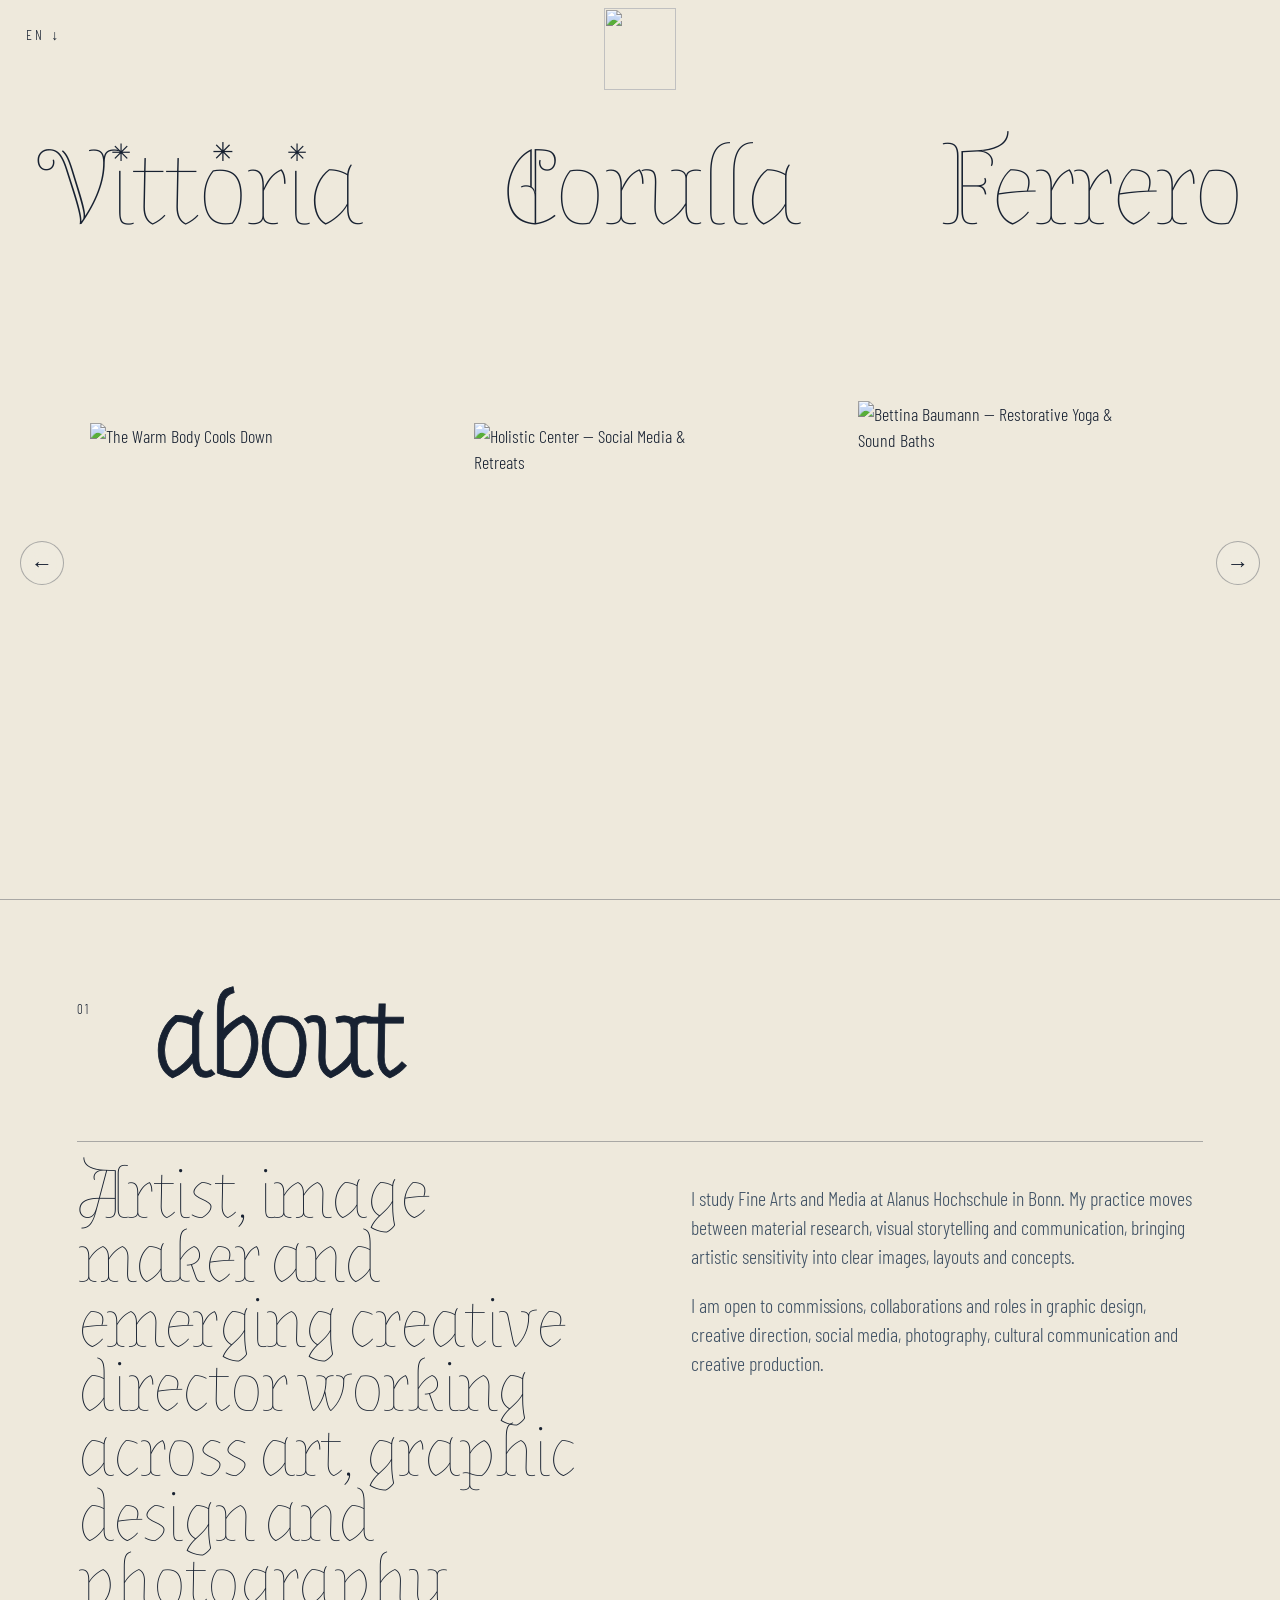
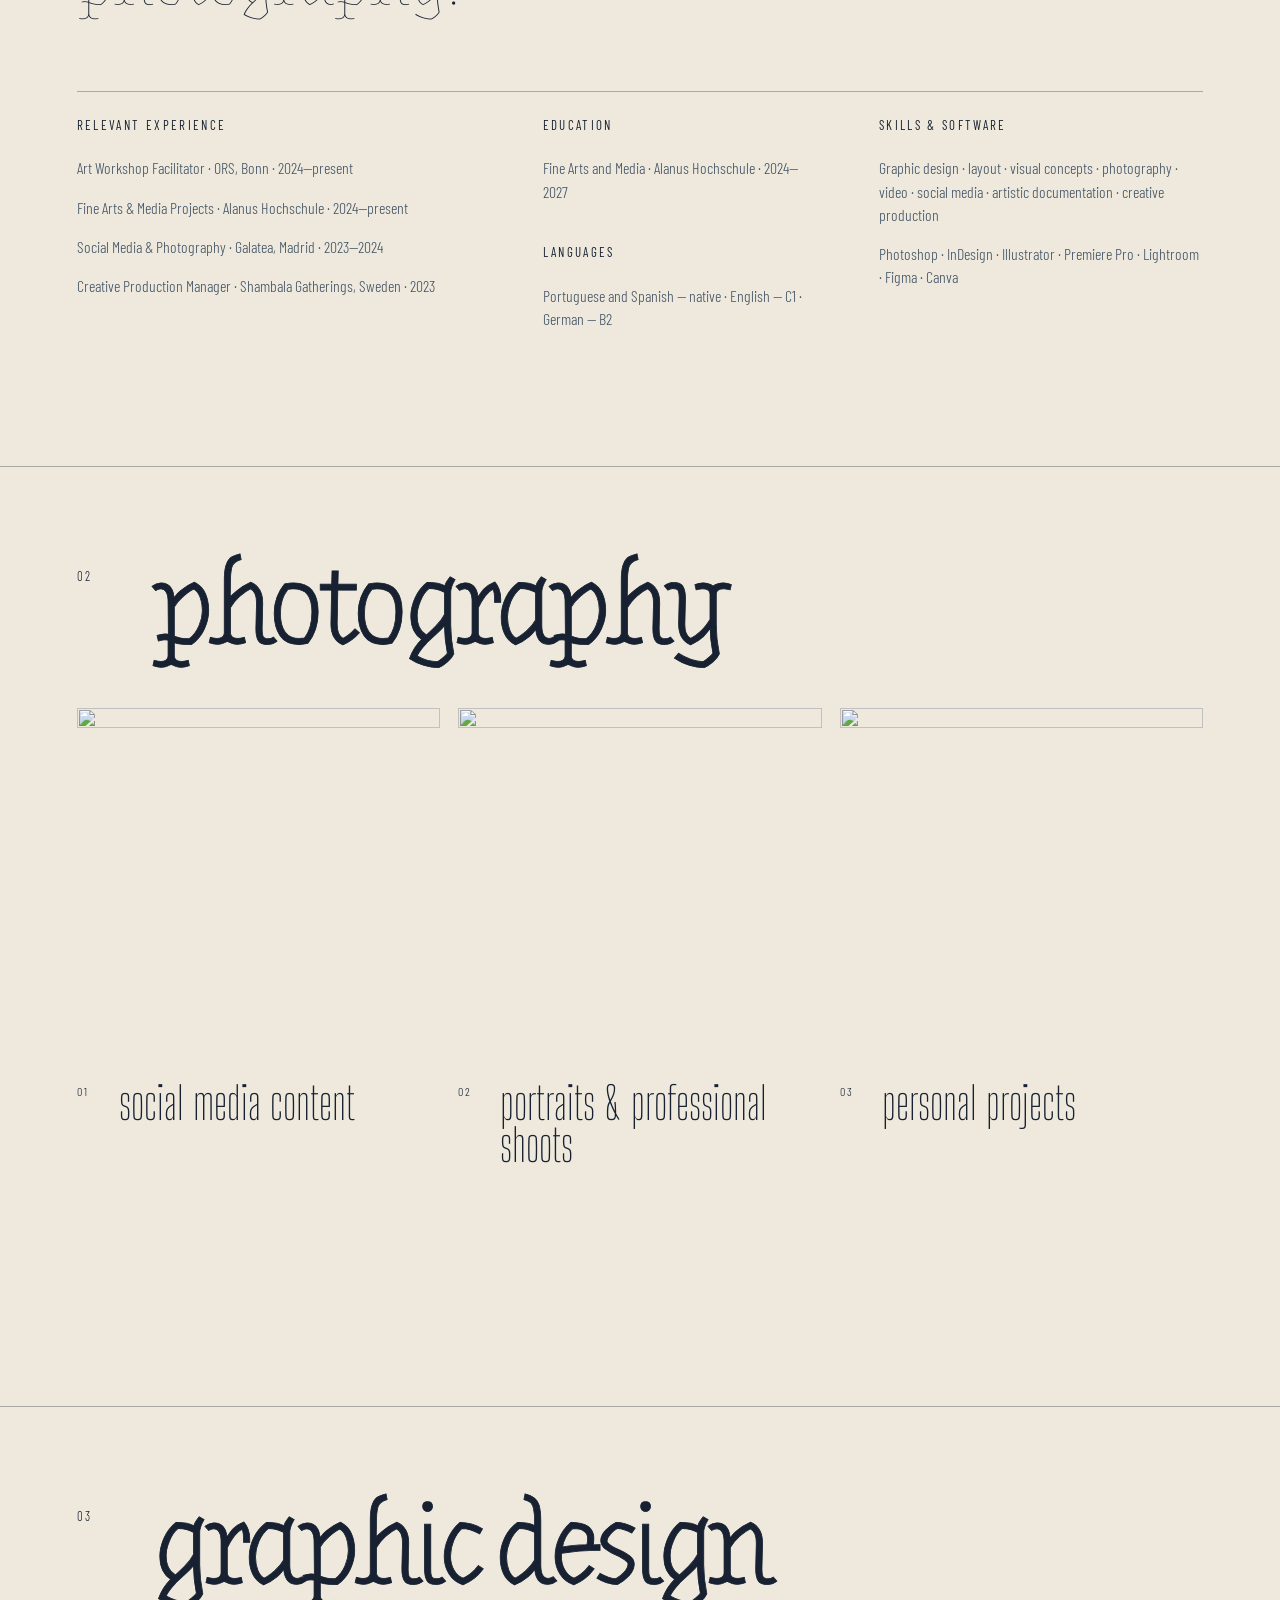
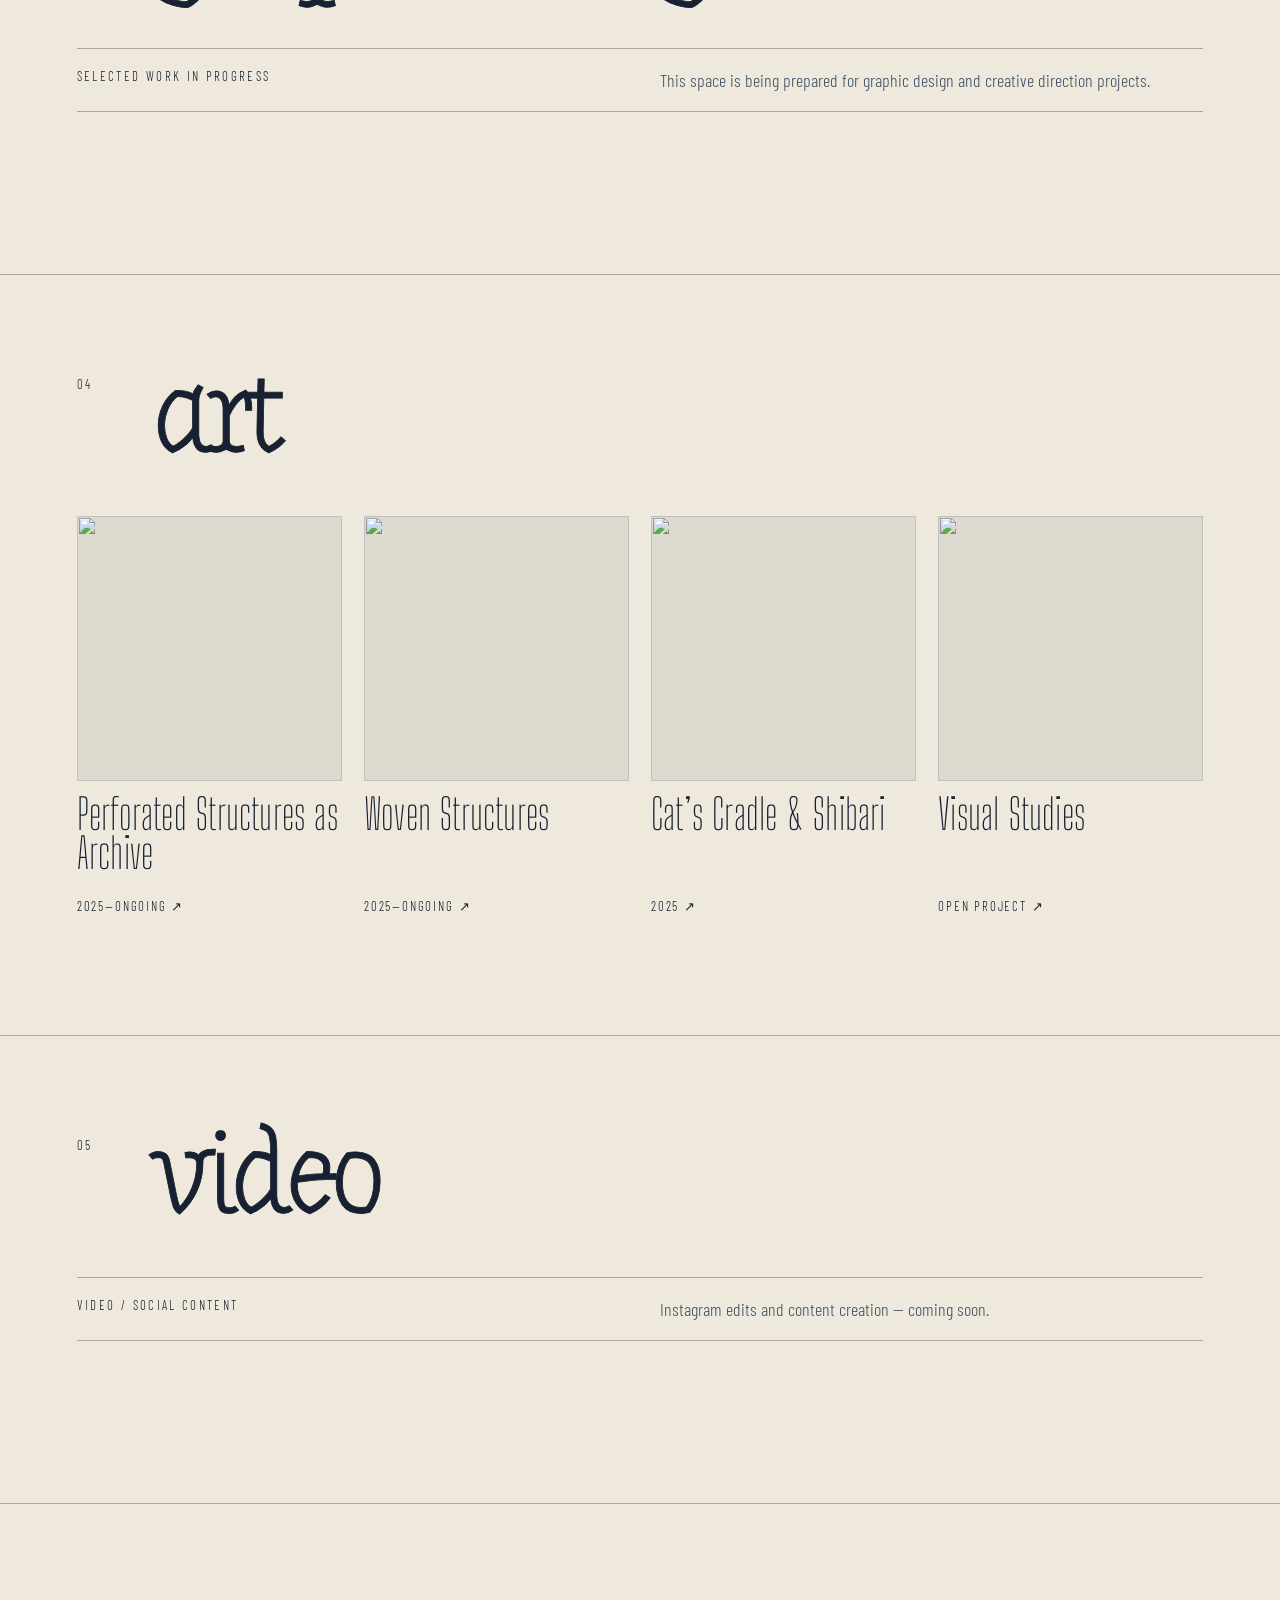
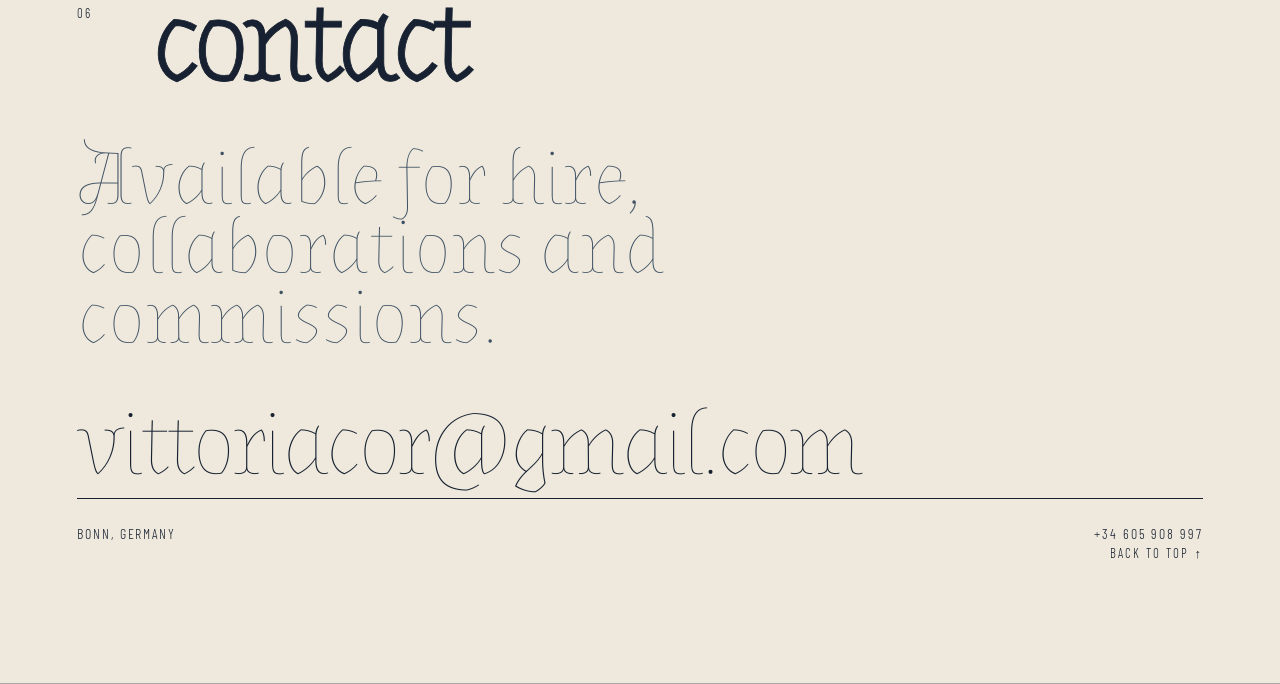
==== index.html @ b10e3071 "add portfolio website" ====
<!doctype html>
<html lang="en">
<head>
  <meta charset="UTF-8" />
  <meta name="viewport" content="width=device-width, initial-scale=1" />
  <meta name="theme-color" content="#eee9dc" />
  <meta name="description" content="Portfolio of Vittória Corulla Ferrero — art, photography and visual communication." />
  <title>Vittória Corulla Ferrero</title>
  <link rel="icon" type="image/png" href="assets/reference/cyanotype-flower.png" />
  <link rel="preconnect" href="https://fonts.googleapis.com" />
  <link rel="preconnect" href="https://fonts.gstatic.com" crossorigin />
  <link href="https://fonts.googleapis.com/css2?family=Almendra+Display&family=Barlow+Condensed:wght@200;300;400&family=Big+Shoulders+Display:wght@200;300&display=swap" rel="stylesheet" />
  <link rel="stylesheet" href="styles.css?v=18" />
  <script src="project-data.js?v=13" defer></script>
  <script src="script.js?v=14" defer></script>
</head>
<body>
  <div class="language-control"><button class="language-trigger" type="button" aria-expanded="false" aria-controls="language-menu">EN</button><div class="language-menu" id="language-menu" hidden><button data-language="en">EN</button><button data-language="es">ES</button><button data-language="de">DE</button><button data-language="pt">PT</button></div></div>
  <button class="menu-trigger" type="button" aria-label="Open navigation" aria-expanded="false" aria-controls="drawer"><img src="assets/reference/cyanotype-flower-cutout.png" alt="" /></button>
  <div class="drawer-backdrop" hidden></div>
  <aside class="drawer" id="drawer" aria-hidden="true"><button class="drawer-close" type="button" aria-label="Close navigation">×</button><nav aria-label="Main navigation"><a href="#about" data-i18n="about">about</a><a href="photography.html?v=4" data-i18n="photo">photography</a><a href="#design" data-i18n="design">graphic design</a><a href="#art" data-i18n="art">art</a><a href="#video" data-i18n="video">video</a><a href="#contact" data-i18n="contact">contact</a></nav><p class="drawer-foot">VITTÓRIA CORULLA FERRERO<br />BONN · 2026</p></aside>

  <main>
    <section class="hero" id="home" aria-labelledby="hero-title">
      <h1 id="hero-title" aria-label="Vittória Corulla Ferrero"><span class="name-word" aria-hidden="true">V<span class="spark">ı</span>tt<span class="spark accent">o</span>r<span class="spark">ı</span>a</span><span class="name-word" aria-hidden="true">Corulla</span><span class="name-word" aria-hidden="true">Ferrero</span></h1>
      <div class="hero-carousel" aria-label="Featured projects">
        <button class="carousel-arrow carousel-previous" type="button" aria-label="Previous projects">←</button>
        <div class="carousel-viewport" data-carousel><div class="carousel-track" data-carousel-track></div></div>
        <button class="carousel-arrow carousel-next" type="button" aria-label="Next projects">→</button>
      </div>
    </section>

    <section class="section" id="about">
      <header class="section-header"><span>01</span><h2 data-i18n="about">about</h2></header>
      <div class="about-layout"><p class="about-statement" data-i18n="aboutLead">Artist, image maker and emerging creative director working across art, graphic design and photography.</p><div><p data-i18n="aboutBody">I study Fine Arts and Media at Alanus Hochschule in Bonn. My practice moves between material research, visual storytelling and communication, bringing artistic sensitivity into clear images, layouts and concepts.</p><p data-i18n="aboutBody2">I am open to commissions, collaborations and roles in graphic design, creative direction, social media, photography, cultural communication and creative production.</p></div></div>
      <div class="cv-grid">
        <div><h3 data-i18n="experience">Relevant experience</h3><p data-i18n="cvOrs"><strong>Art Workshop Facilitator</strong> · ORS, Bonn · 2024—present</p><p data-i18n="cvAlanus"><strong>Fine Arts & Media Projects</strong> · Alanus Hochschule · 2024—present</p><p data-i18n="cvGalatea"><strong>Social Media & Photography</strong> · Galatea, Madrid · 2023—2024</p><p data-i18n="cvShambala"><strong>Creative Production Manager</strong> · Shambala Gatherings, Sweden · 2023</p></div>
        <div><h3 data-i18n="education">Education</h3><p data-i18n="cvEducation"><strong>Fine Arts and Media</strong> · Alanus Hochschule · 2024—2027</p><h3 data-i18n="languages">Languages</h3><p data-i18n="cvLanguages">Portuguese and Spanish — native · English — C1 · German — B2</p></div>
        <div><h3 data-i18n="skills">Skills & software</h3><p data-i18n="cvSkills">Graphic design · layout · visual concepts · photography · video · social media · artistic documentation · creative production</p><p>Photoshop · InDesign · Illustrator · Premiere Pro · Lightroom · Figma · Canva</p></div>
      </div>
    </section>

    <section class="section" id="photo">
      <header class="section-header"><span>02</span><h2 data-i18n="photo">photography</h2></header>
      <nav class="photo-categories" aria-label="Photography categories">
        <a href="photography.html?v=4&amp;category=social"><img src="assets/portfolio/photo-projects/holistic-center/01.jpg" alt="" loading="lazy" /><span>01</span><h3 data-i18n="photoSocial">social media content</h3></a>
        <a href="photography.html?v=4&amp;category=portraits"><img src="assets/portfolio/photo-projects/bettina-baumann/14.jpg" alt="" loading="lazy" /><span>02</span><h3 data-i18n="photoPortraits">portraits &amp; professional shoots</h3></a>
        <a href="photography.html?v=4&amp;category=personal"><img src="assets/portfolio/photo-fortaleza/01.jpg" alt="" loading="lazy" /><span>03</span><h3 data-i18n="photoPersonal">personal projects</h3></a>
      </nav>
    </section>

    <section class="section compact-section" id="design"><header class="section-header"><span>03</span><h2 data-i18n="design">graphic design</h2></header><div class="empty-row"><p data-i18n="workInProgress">SELECTED WORK IN PROGRESS</p><span data-i18n="designNote">This space is being prepared for graphic design and creative direction projects.</span></div></section>
    <section class="section" id="art">
      <header class="section-header"><span>04</span><h2 data-i18n="art">art</h2></header>
      <div class="project-index horizontal-projects">
        <a class="project-link" href="project.html?v=13&amp;id=perforated"><div class="project-cover"><img src="assets/art/perforated/01-installation-light.jpg" alt="" loading="lazy" /></div><div class="project-label"><h3>Perforated Structures as Archive</h3><span>2025—ongoing ↗</span></div></a>
        <a class="project-link" href="project.html?v=13&amp;id=woven"><div class="project-cover"><img src="assets/research/text-detail.jpg" alt="" loading="lazy" /></div><div class="project-label"><h3>Woven Structures</h3><span>2025—ongoing ↗</span></div></a>
        <a class="project-link" href="project.html?v=13&amp;id=cats"><div class="project-cover"><img src="assets/art/cats/01-cover.jpg" alt="" loading="lazy" /></div><div class="project-label"><h3>Cat’s Cradle & Shibari</h3><span>2025 ↗</span></div></a>
        <a class="project-link" href="project.html?v=13&amp;id=drawnlife"><div class="project-cover"><img src="assets/portfolio/early-how-long/01.jpg" alt="" loading="lazy" /></div><div class="project-label"><h3>Visual Studies</h3><span data-i18n="openProject">open project ↗</span></div></a>
      </div>
    </section>
    <section class="section compact-section" id="video"><header class="section-header"><span>05</span><h2 data-i18n="video">video</h2></header><div class="empty-row"><p data-i18n="videoLabel">VIDEO / SOCIAL CONTENT</p><span data-i18n="videoNote">Instagram edits and content creation — coming soon.</span></div></section>
    <section class="section contact-section" id="contact"><header class="section-header"><span>06</span><h2 data-i18n="contact">contact</h2></header><p class="contact-call" data-i18n="contactCall">Available for hire, collaborations and commissions.</p><a class="email-link" href="mailto:vittoriacor@gmail.com">vittoriacor@gmail.com</a><div class="contact-meta"><span>BONN, GERMANY</span><a href="tel:+34605908997">+34 605 908 997</a></div><a class="back-top" href="#home" data-i18n="backTop">BACK TO TOP ↑</a></section>
  </main>
</body>
</html>
---- styles.css ----
:root{--ink:#172131;--soft:#3f5164;--line:rgba(23,33,49,.32);--paper:#eee9dc;--quirky:"Almendra Display",Georgia,serif;--condensed:"Barlow Condensed","Arial Narrow",sans-serif}*{box-sizing:border-box}html{scroll-behavior:smooth}body{margin:0;color:var(--ink);font-family:var(--condensed);font-size:18px;font-weight:300;line-height:1.45;-webkit-font-smoothing:antialiased;background:var(--paper) url("assets/reference/cyanotype-background-light.png") center/cover fixed no-repeat}body:before{content:"";position:fixed;z-index:-1;inset:0;background:rgba(248,245,233,.12)}a{color:inherit;text-decoration:none}button{font:inherit}.language-control{position:fixed;z-index:100;left:22px;top:18px}.language-trigger{border:0;background:transparent;color:var(--ink);padding:7px 4px;font-size:14px;letter-spacing:.22em;cursor:pointer}.language-trigger:after{content:" ↓"}.language-menu{position:absolute;top:36px;left:0;padding:6px;background:rgba(239,236,224,.72);backdrop-filter:blur(14px);border:1px solid var(--line)}.language-menu button{display:block;width:48px;border:0;background:transparent;color:var(--ink);padding:7px;letter-spacing:.15em;cursor:pointer}.menu-trigger{position:fixed;z-index:100;left:50%;top:8px;transform:translateX(-50%);width:72px;height:82px;border:0;background:transparent;padding:0;cursor:pointer;transition:transform .35s}.menu-trigger:hover{transform:translateX(-50%) scale(1.1) rotate(6deg)}.menu-trigger img{display:block;width:100%;height:100%;object-fit:contain}.drawer-backdrop{position:fixed;z-index:101;inset:0;background:rgba(245,242,230,.1);backdrop-filter:blur(5px)}.drawer{position:fixed;z-index:102;inset:0;background:rgba(239,236,224,.42);backdrop-filter:blur(25px) saturate(.8);transform:translateY(-103%);transition:transform .5s cubic-bezier(.22,.75,.2,1);padding:26px 6vw 36px;display:flex;flex-direction:column}.drawer.open{transform:none}.drawer-close{align-self:flex-end;width:44px;height:44px;border:1px solid var(--line);border-radius:50%;background:transparent;color:var(--ink);font-size:30px;cursor:pointer}.drawer nav{display:grid;grid-template-columns:repeat(2,minmax(0,1fr));gap:0 8vw;margin:auto 0}.drawer nav a{font-family:var(--quirky);font-size:clamp(48px,8vw,112px);line-height:.82;letter-spacing:-.045em;padding:5px 0;transition:transform .25s,font-style .25s}.drawer nav a:hover{font-style:italic;transform:translateX(12px)}.drawer-foot{margin:0;font-size:13px;letter-spacing:.16em}.hero{min-height:100svh;padding:95px 0 25px;display:grid;grid-template-rows:auto 1fr auto;border-bottom:1px solid var(--line);overflow:hidden}.hero h1{font-family:var(--quirky);font-size:clamp(66px,11.8vw,180px);font-weight:400;line-height:.72;letter-spacing:-.04em;text-align:center;margin:5px 3vw 0}.spark{position:relative;display:inline-block}.spark:after{content:"✦";position:absolute;left:50%;top:-.13em;transform:translateX(-50%);font-family:Georgia,serif;font-size:.2em;line-height:1}.spark.accent:after{top:-.16em;font-size:.22em}.hero-orbit{position:relative;min-height:430px;margin:18px 0 5px}.orbit-card{position:absolute;width:clamp(150px,17vw,255px);aspect-ratio:.76;top:50%;transform:translateY(-50%);transition:opacity .5s,transform .55s}.orbit-card img{width:100%;height:100%;object-fit:cover;box-shadow:0 14px 35px rgba(23,33,49,.08);transition:transform .55s}.orbit-card span{display:block;opacity:0;margin-top:8px;font-size:13px;letter-spacing:.08em;transition:opacity .3s}.orbit-card:hover{z-index:3}.orbit-card:hover img{transform:scale(1.13)}.orbit-card:hover span{opacity:1}.orbit-left{left:0;transform:translateY(-50%) rotate(-2deg)}.orbit-center{left:50%;transform:translate(-50%,-50%) rotate(1deg)}.orbit-right{right:0;transform:translateY(-50%) rotate(2deg)}.orbit-card.is-changing{opacity:0;transform:translateY(-50%) rotate(10deg) scale(.82)}.orbit-center.is-changing{transform:translate(-50%,-50%) rotate(10deg) scale(.82)}.hero-note{text-align:center;margin:0;font-size:12px;letter-spacing:.18em;text-transform:uppercase}.section{padding:100px 6vw 120px;border-bottom:1px solid var(--line);background:rgba(248,245,233,.08)}.section-header{display:grid;grid-template-columns:45px minmax(280px,1fr) minmax(230px,390px);gap:28px;align-items:end;margin-bottom:58px}.section-header>span{align-self:start;font-size:13px;letter-spacing:.18em}.section-header h2{font-family:var(--quirky);font-size:clamp(68px,9vw,132px);font-weight:400;line-height:.72;letter-spacing:-.045em;margin:0}.section-header p{margin:0;color:var(--soft);font-size:19px}.project-index{border-top:1px solid var(--line)}.project-link{display:grid;grid-template-columns:minmax(260px,42%) 1fr;gap:42px;align-items:center;padding:18px 0;border-bottom:1px solid var(--line)}.project-cover{aspect-ratio:1.45;overflow:hidden;background:rgba(23,33,49,.08)}.project-cover img{width:100%;height:100%;object-fit:cover;filter:saturate(.9);transition:transform .55s,filter .35s}.project-link:hover .project-cover img{transform:scale(1.055);filter:saturate(1)}.project-label{display:flex;flex-direction:column;justify-content:space-between;align-self:stretch;padding:8px 0}.project-label h3{font-family:var(--quirky);font-size:clamp(40px,5.3vw,78px);font-weight:400;line-height:.82;letter-spacing:-.035em;margin:0;max-width:830px}.project-label span{align-self:flex-end;font-size:13px;letter-spacing:.14em;text-transform:uppercase}.compact-section{min-height:52vh}.empty-row{border-top:1px solid var(--line);border-bottom:1px solid var(--line);padding:18px 0;display:grid;grid-template-columns:1fr 1fr;gap:40px}.empty-row p,.empty-row span{margin:0}.empty-row p{font-size:13px;letter-spacing:.18em}.empty-row span{font-size:18px;color:var(--soft)}.about-layout{display:grid;grid-template-columns:1fr 1fr;gap:8vw;padding-top:22px;border-top:1px solid var(--line)}.about-statement{font-family:var(--quirky);font-size:clamp(42px,5.6vw,82px);line-height:.9;letter-spacing:-.035em;margin:0}.about-layout>div{color:var(--soft);font-size:20px;max-width:600px}.contact-section{min-height:85vh;display:flex;flex-direction:column}.contact-call{font-family:var(--quirky);font-size:clamp(46px,6vw,86px);line-height:.9;max-width:800px;color:var(--soft);margin:0 0 55px}.email-link{font-family:var(--quirky);font-size:clamp(46px,7vw,110px);line-height:.85;letter-spacing:-.04em;border-bottom:1px solid var(--ink);padding-bottom:14px;word-break:break-word}.contact-meta{display:flex;justify-content:space-between;margin-top:25px;font-size:14px;letter-spacing:.14em}.back-top{align-self:flex-end;margin-top:auto;font-size:13px;letter-spacing:.16em}@media(max-width:850px){.drawer nav{grid-template-columns:1fr}.hero h1{margin-top:18px}.hero-orbit{min-height:360px}.orbit-card{width:26vw;min-width:130px}.section{padding:82px 24px 95px}.section-header{grid-template-columns:40px 1fr}.section-header p{grid-column:2}.project-link{grid-template-columns:42% 1fr;gap:22px}.project-label h3{font-size:6.5vw}.about-layout{grid-template-columns:1fr;gap:35px}}@media(max-width:560px){.language-control{left:12px;top:12px}.menu-trigger{width:58px;height:66px;top:4px}.hero{padding-top:80px}.hero h1{font-size:18vw;line-height:.7;margin:10px 12px 0}.hero-orbit{min-height:430px;margin-top:0}.orbit-card{width:35vw;min-width:118px;top:auto}.orbit-left{left:-7vw;top:16%;transform:rotate(-3deg)}.orbit-center{left:50%;top:46%;transform:translateX(-50%) rotate(1deg)}.orbit-right{right:-7vw;top:16%;transform:rotate(3deg)}.orbit-left.is-changing,.orbit-right.is-changing{transform:rotate(12deg) scale(.82)}.orbit-center.is-changing{transform:translateX(-50%) rotate(12deg) scale(.82)}.hero-note{padding:0 18px}.section{padding:70px 16px 82px}.section-header{margin-bottom:40px}.section-header h2{font-size:19vw}.project-link{grid-template-columns:42% 1fr;gap:14px;padding:10px 0}.project-cover{aspect-ratio:1}.project-label{padding:2px 0}.project-label h3{font-size:8vw}.project-label span{font-size:10px}.empty-row{grid-template-columns:1fr;gap:12px}.about-statement{font-size:13vw}.contact-meta{flex-direction:column;gap:15px}.email-link{font-size:12vw}}@media(prefers-reduced-motion:reduce){*,*:before,*:after{scroll-behavior:auto!important;animation-duration:.01ms!important;transition-duration:.01ms!important}}
/* Fifth revision: single-line masthead and horizontal carousel */
.hero{grid-template-rows:auto 1fr;padding-top:88px}.hero h1{display:flex;justify-content:space-between;align-items:baseline;gap:2vw;width:100%;padding:0 3vw;margin:0;text-align:left;white-space:nowrap;font-size:clamp(48px,8.7vw,134px);line-height:.78}.name-word{display:inline-block}.spark:after{content:"✳";top:-.22em;font-size:.22em;font-family:Georgia,serif;font-weight:400}.spark.accent:after{content:"✳";top:-.23em;font-size:.23em}.hero-carousel{position:relative;display:flex;align-items:center;min-height:470px;margin-top:20px}.carousel-viewport{width:100%;overflow-x:auto;scroll-snap-type:x mandatory;scroll-behavior:smooth;cursor:grab;scrollbar-width:none}.carousel-viewport::-webkit-scrollbar{display:none}.carousel-viewport:active{cursor:grabbing}.carousel-track{display:flex;align-items:center;gap:12vw;padding:30px 7vw}.carousel-card{flex:0 0 clamp(155px,18vw,270px);aspect-ratio:.76;scroll-snap-align:center;position:relative}.carousel-card img{display:block;width:100%;height:100%;object-fit:cover;transition:transform .45s}.carousel-card span{position:absolute;left:0;top:calc(100% + 7px);font-size:13px;letter-spacing:.08em;white-space:nowrap;opacity:0;transition:opacity .25s}.carousel-card:hover img{transform:scale(1.1)}.carousel-card:hover span{opacity:1}.carousel-arrow{position:absolute;z-index:4;top:50%;transform:translateY(-50%);width:44px;height:44px;border:1px solid var(--line);border-radius:50%;background:rgba(239,236,224,.7);backdrop-filter:blur(8px);color:var(--ink);cursor:pointer;font-size:22px}.carousel-previous{left:20px}.carousel-next{right:20px}.cv-grid{display:grid;grid-template-columns:1.2fr .8fr 1fr;gap:6vw;margin-top:75px;padding-top:24px;border-top:1px solid var(--line)}.cv-grid h3{font-size:13px;font-weight:400;letter-spacing:.18em;text-transform:uppercase;margin:0 0 22px}.cv-grid h3:not(:first-child){margin-top:40px}.cv-grid p{font-size:16px;color:var(--soft)}.cv-grid strong{font-weight:400;color:var(--ink)}
@media(max-width:850px){.hero h1{font-size:8.4vw;padding:0 16px}.carousel-track{gap:10vw;padding:25px 5vw}.carousel-card{flex-basis:25vw}.cv-grid{grid-template-columns:1fr 1fr}.cv-grid>div:last-child{grid-column:1/-1}}
@media(max-width:560px){.hero{padding-top:76px}.hero h1{font-size:9.7vw;gap:1vw;padding:0 10px}.hero-carousel{min-height:510px}.carousel-track{gap:10vw;padding:30px 7vw}.carousel-card{flex-basis:35vw}.carousel-arrow{top:auto;bottom:12px;width:40px;height:40px}.carousel-previous{left:calc(50% - 50px)}.carousel-next{right:calc(50% - 50px)}.carousel-card span{font-size:11px;white-space:normal;width:42vw}.cv-grid{grid-template-columns:1fr;gap:25px}.cv-grid>div:last-child{grid-column:auto}}
.hero{min-width:0;max-width:100vw}.hero h1{width:100vw;max-width:100%;min-width:0}.hero-carousel,.carousel-viewport{min-width:0;max-width:100vw}
/* Sixth revision: cyanotype only on the opening screen */
body{background:var(--paper)}body:before{display:none}.hero{background:var(--paper) url("assets/reference/cyanotype-background-light.png") center/cover no-repeat}.section{background:var(--paper)}.project-label h3{font-family:var(--condensed);font-size:clamp(34px,4.5vw,66px);font-weight:300;line-height:.94;letter-spacing:-.025em}@media(max-width:850px){.project-label h3{font-size:5.5vw}}@media(max-width:560px){.project-label h3{font-size:6.8vw}}

/* Seventh revision: about first and clearer display hierarchy */
.hero{padding-top:118px}
.section-header h2{font-weight:700;-webkit-text-stroke:.8px currentColor}
.project-label h3{font-family:"Big Shoulders Display","Arial Narrow",sans-serif;font-size:clamp(38px,5vw,74px);font-weight:200;line-height:.92;letter-spacing:.005em}
@media(max-width:850px){.hero{padding-top:108px}.project-label h3{font-size:6.3vw}}
@media(max-width:560px){.hero{padding-top:96px}.section-header h2{-webkit-text-stroke:.55px currentColor}.project-label h3{font-size:8vw}}

/* Eighth revision: lower masthead placement */
.hero{padding-top:146px}
@media(max-width:850px){.hero{padding-top:128px}}
@media(max-width:560px){.hero{padding-top:110px}}

/* Ninth revision: square featured shortcuts and readable labels */
.carousel-card{aspect-ratio:1}
.carousel-card span{top:calc(100% + 20px);line-height:1.2}
.carousel-card:hover img{transform:scale(1.075)}

/* Twelfth revision: photography organized into three professional groups */
.photo-categories{display:grid;grid-template-columns:repeat(3,1fr);gap:18px;margin-bottom:120px;align-items:start}
.photo-categories a{position:relative;display:grid;grid-template-columns:34px 1fr;grid-template-rows:auto auto;gap:12px 8px;align-items:start;align-self:start}
.photo-categories img{grid-column:1/-1;width:100%;aspect-ratio:1;object-fit:cover;filter:saturate(.85);transition:filter .35s,transform .4s}
.photo-categories a:hover img{filter:saturate(1);transform:scale(.985)}
.photo-categories span{font-size:12px;letter-spacing:.16em;align-self:start}
.photo-categories h3{margin:0;font-family:"Big Shoulders Display","Arial Narrow",sans-serif;font-size:clamp(30px,3.5vw,56px);font-weight:200;line-height:.92;text-transform:lowercase}
.section#photo{scroll-margin-top:88px}
@media(max-width:750px){#photo>.section-header{grid-template-columns:1fr}#photo>.section-header>span,#photo>.section-header h2,#photo>.section-header p{grid-column:1}#photo>.section-header h2{font-size:17vw}.photo-categories{grid-template-columns:1fr;gap:50px;margin-bottom:0}.photo-categories a{grid-template-columns:30px 1fr}.photo-categories img{aspect-ratio:1}.photo-categories h3{font-size:10vw}}
@media(min-width:751px) and (max-width:1100px){#photo>.section-header{grid-template-columns:45px 1fr}#photo>.section-header p{grid-column:2}#photo>.section-header h2{font-size:clamp(76px,11vw,108px)}}

/* Thirteenth revision: horizontal project indexes */
#art .horizontal-projects{display:grid;grid-template-columns:repeat(4,minmax(0,1fr));gap:22px;border-top:0}
#art .horizontal-projects .project-link{display:flex;flex-direction:column;gap:14px;align-items:stretch;padding:0;border-bottom:0;min-width:0}
#art .horizontal-projects .project-cover{width:100%;aspect-ratio:1}
#art .horizontal-projects .project-label{display:flex;flex:1;gap:24px;padding:0}
#art .horizontal-projects .project-label h3{font-size:clamp(28px,3.3vw,52px)}
#art .horizontal-projects .project-label span{align-self:flex-start;margin-top:auto}
@media(max-width:750px){#art .horizontal-projects{display:flex;overflow-x:auto;gap:18px;scroll-snap-type:x mandatory;padding-bottom:12px}#art .horizontal-projects .project-link{flex:0 0 76vw;scroll-snap-align:start}#art .horizontal-projects .project-label h3{font-size:10vw}}

/* Fourteenth revision: keep carousel captions inside the scrollable area */
.carousel-card{aspect-ratio:auto;display:flex;flex-direction:column}
.carousel-card img{flex:none;width:100%;height:auto;aspect-ratio:1}
.carousel-card span{position:static;display:block;min-height:2.4em;margin-top:20px;line-height:1.2}
.carousel-card:focus span,.carousel-card:focus-visible span{opacity:1}
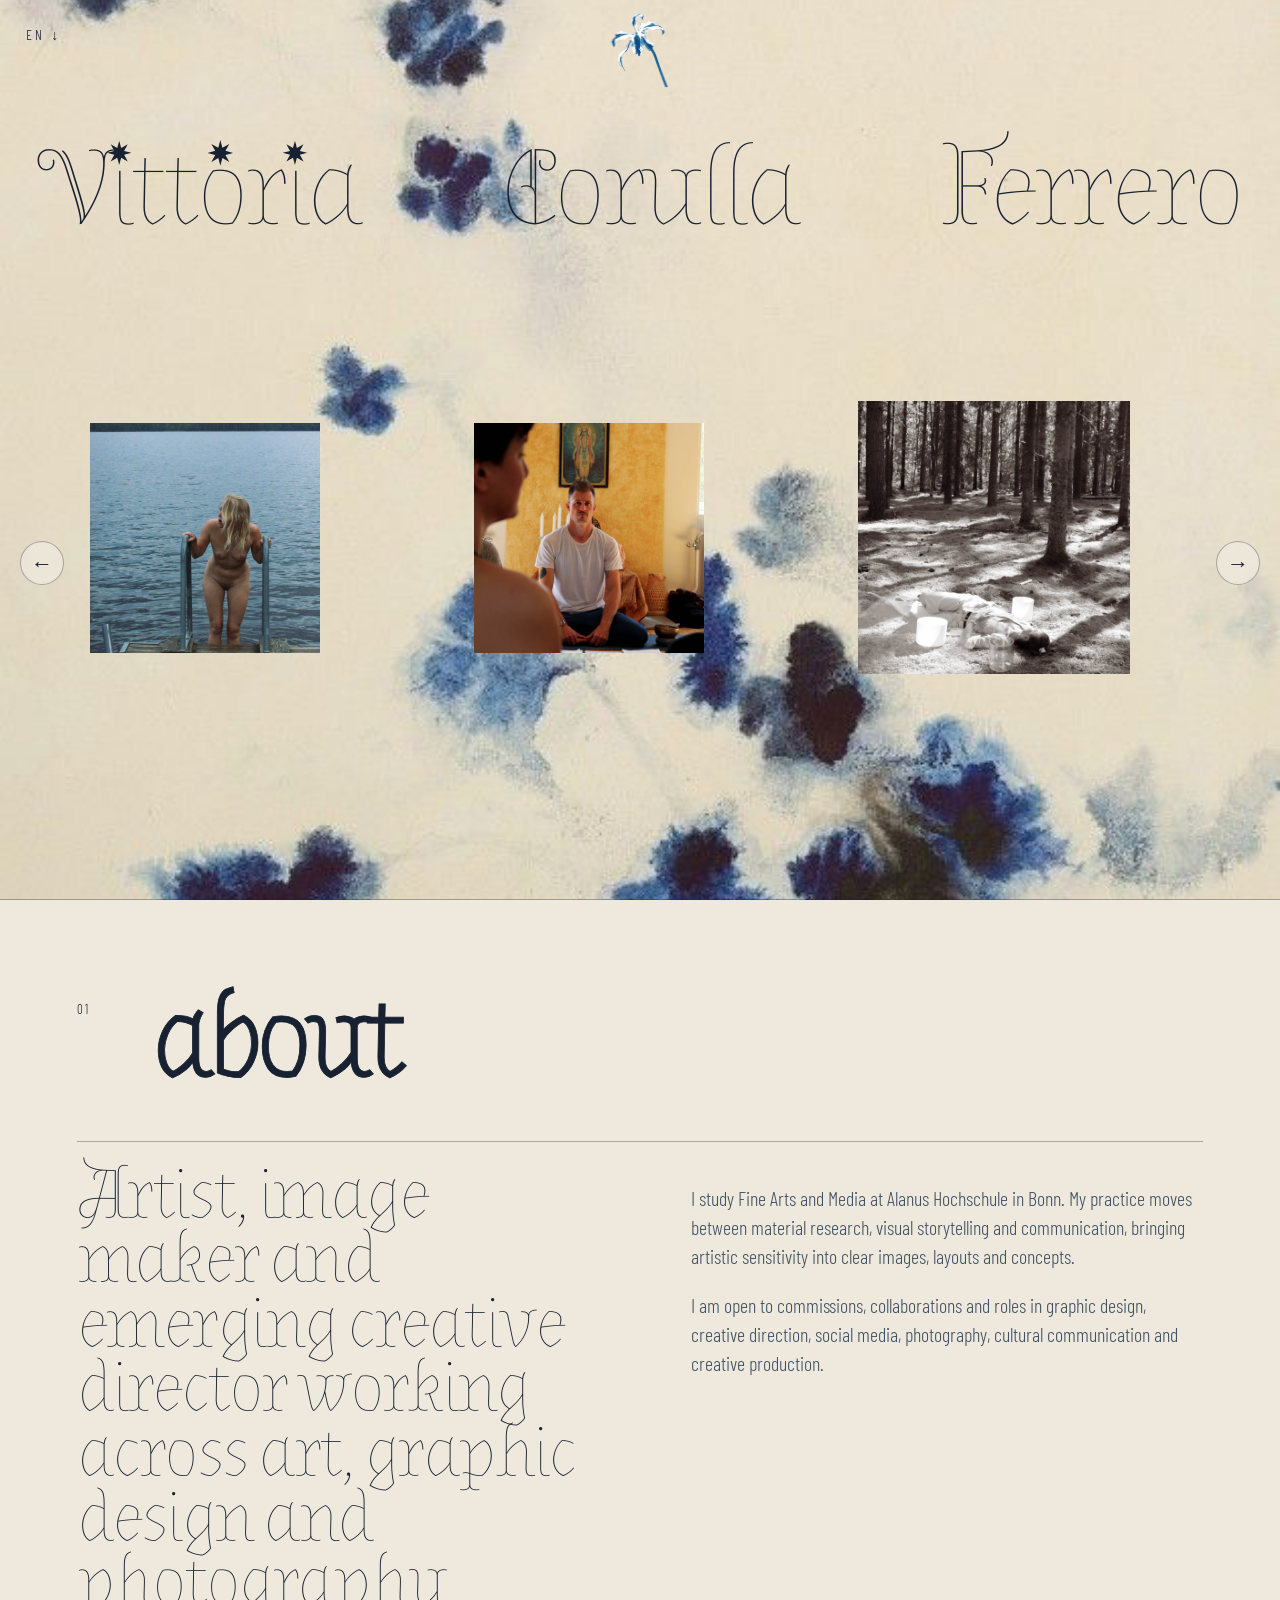
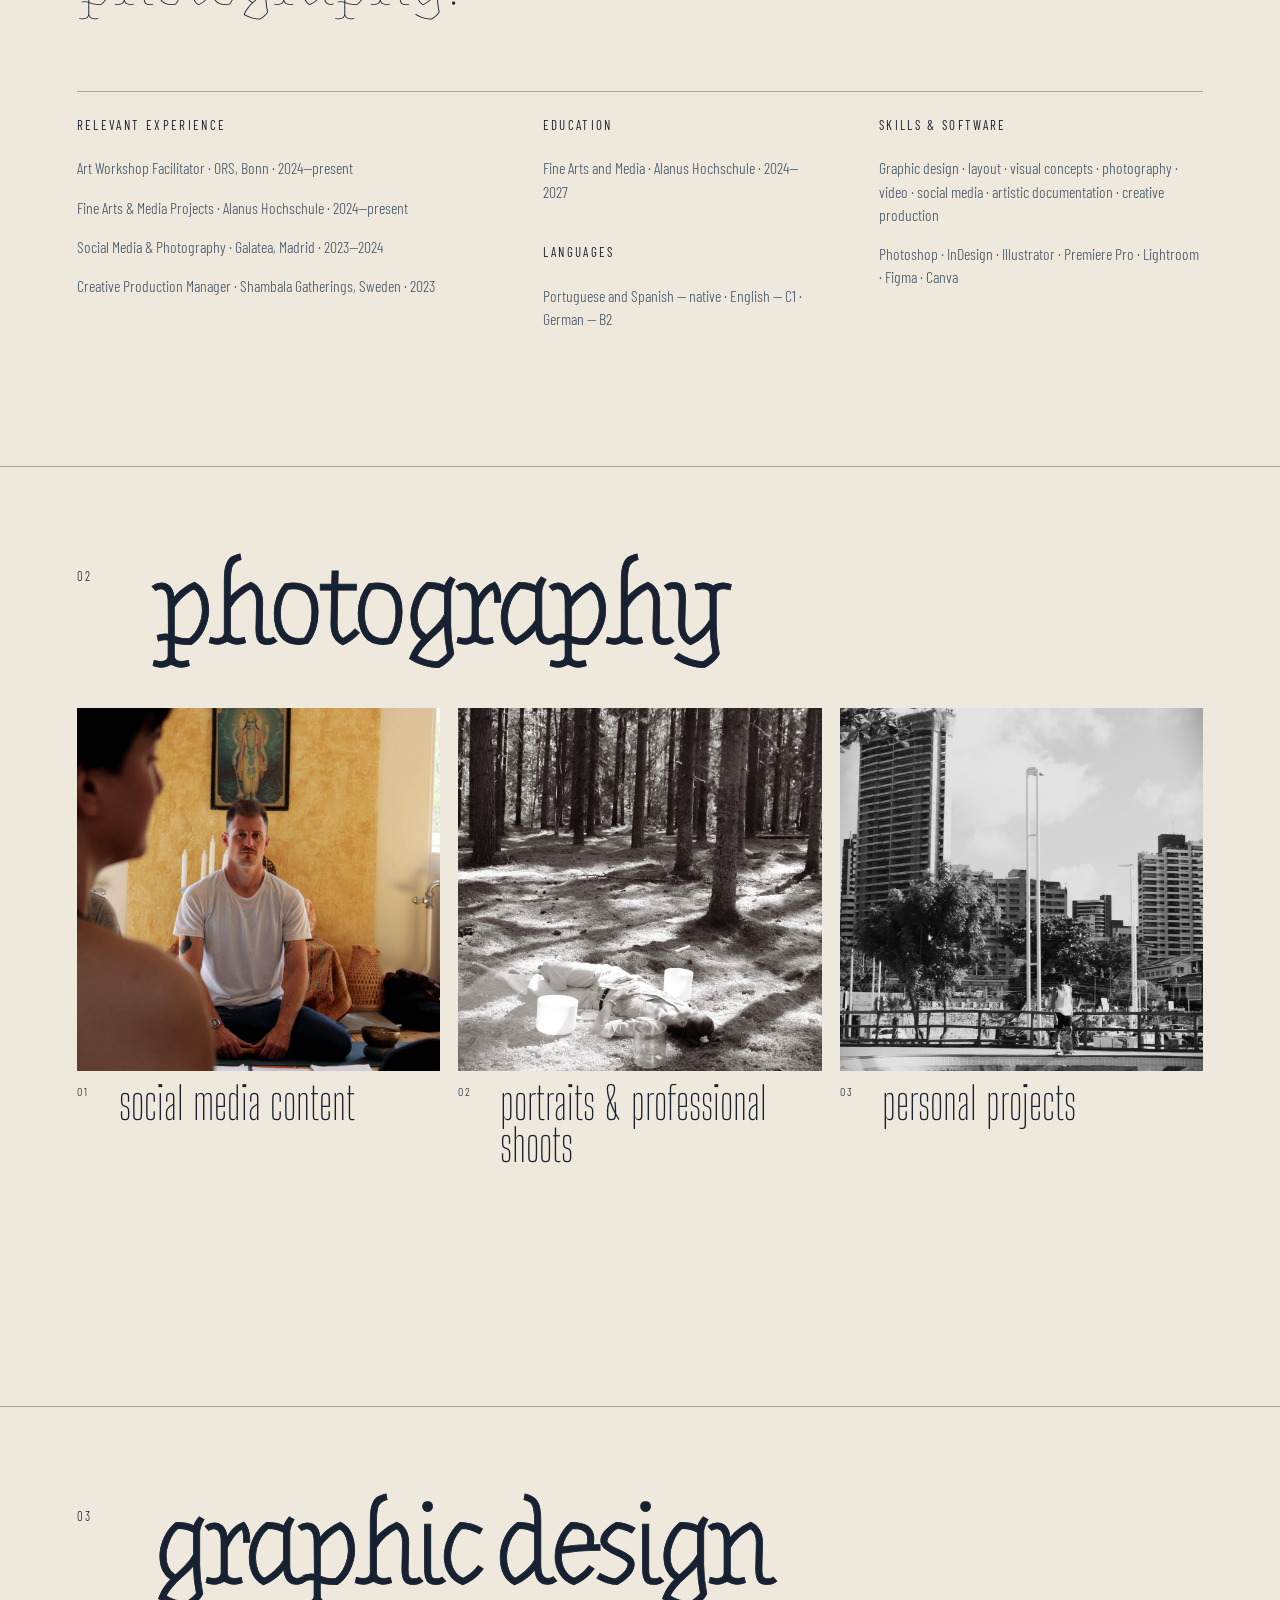
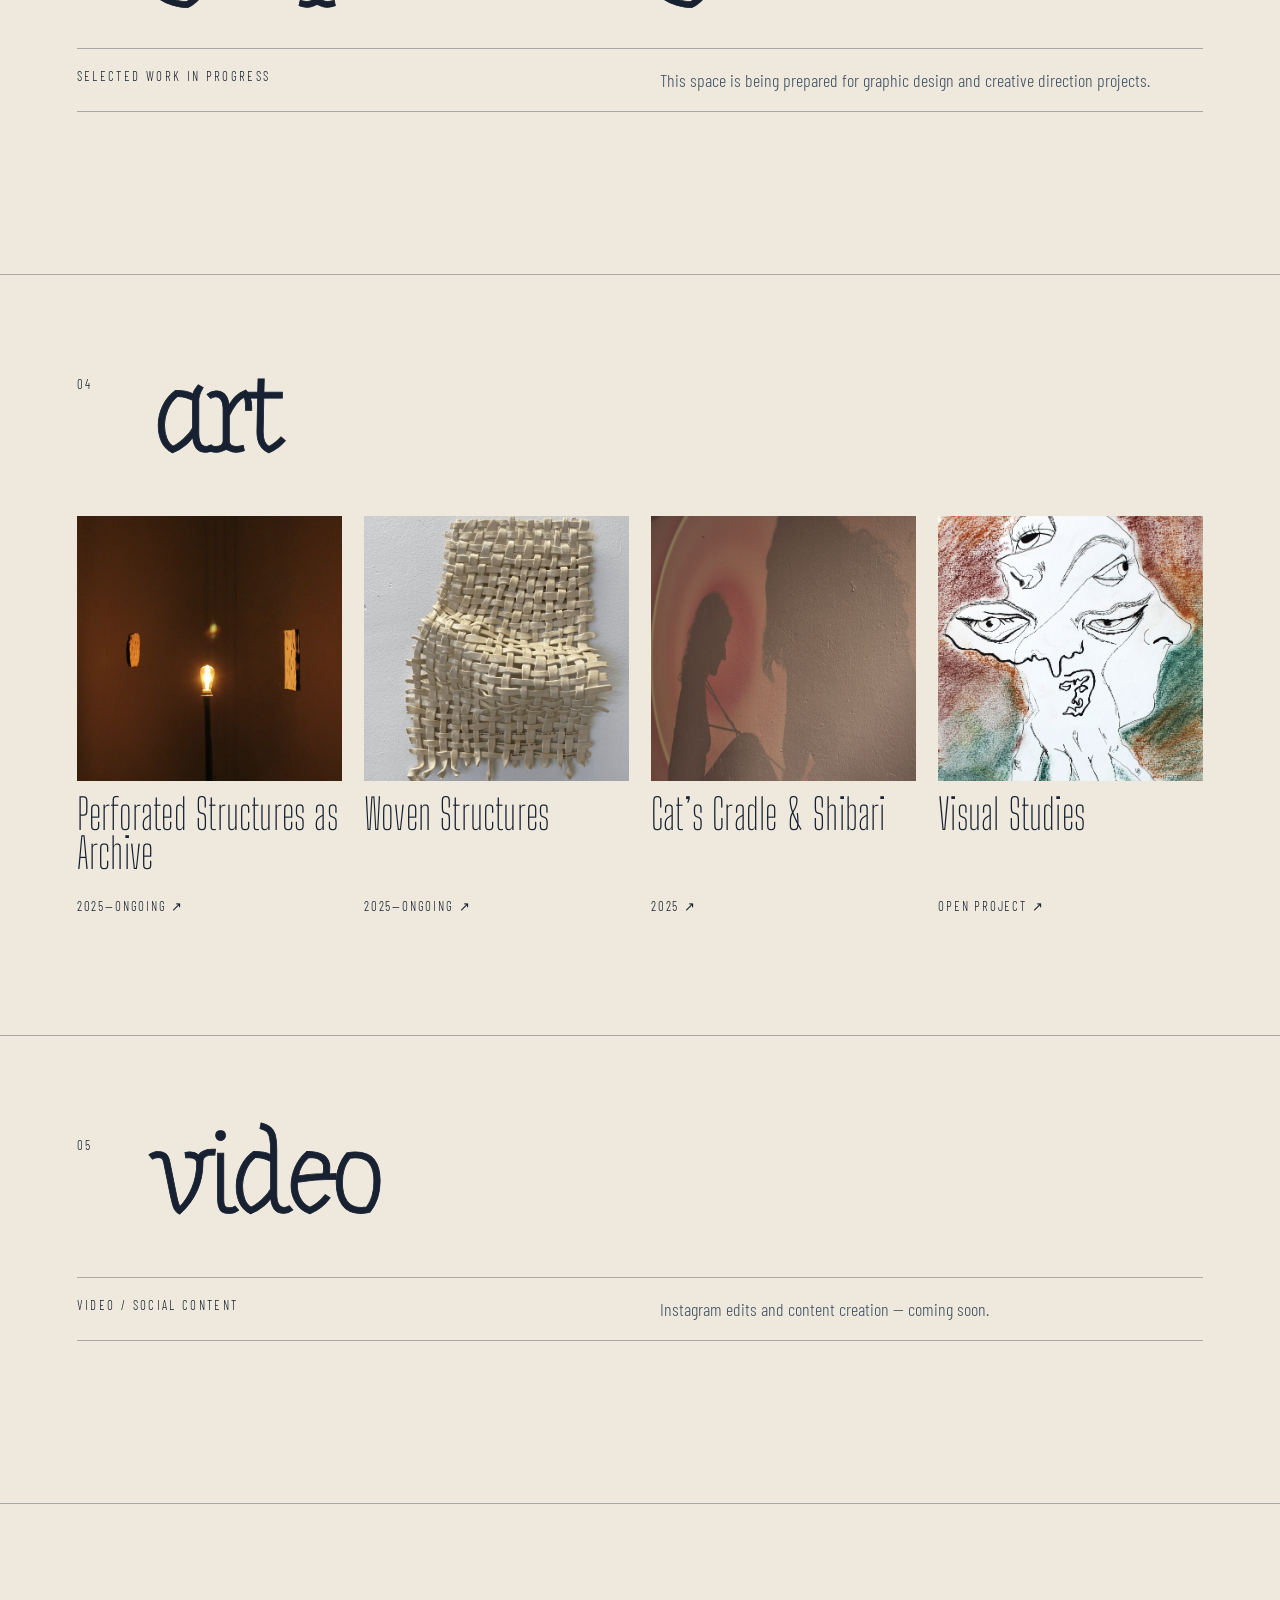
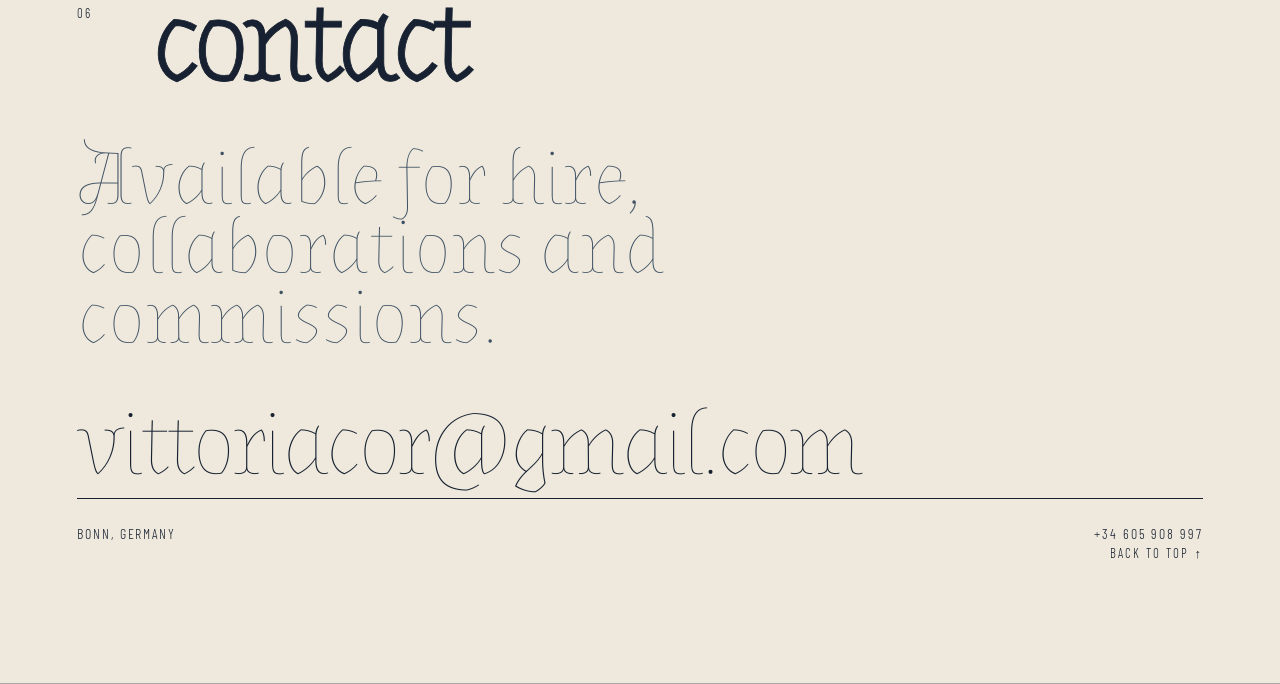
==== commit 13990437: "Add files via upload" ====
--- a/index.html
+++ b/index.html
@@ -10,7 +10,7 @@
   <link rel="preconnect" href="https://fonts.googleapis.com" />
   <link rel="preconnect" href="https://fonts.gstatic.com" crossorigin />
   <link href="https://fonts.googleapis.com/css2?family=Almendra+Display&family=Barlow+Condensed:wght@200;300;400&family=Big+Shoulders+Display:wght@200;300&display=swap" rel="stylesheet" />
-  <link rel="stylesheet" href="styles.css?v=18" />
+  <link rel="stylesheet" href="styles.css?v=19" />
   <script src="project-data.js?v=13" defer></script>
   <script src="script.js?v=14" defer></script>
 </head>
--- a/styles.css
+++ b/styles.css
@@ -1,6 +1,6 @@
-:root{--ink:#172131;--soft:#3f5164;--line:rgba(23,33,49,.32);--paper:#eee9dc;--quirky:"Almendra Display",Georgia,serif;--condensed:"Barlow Condensed","Arial Narrow",sans-serif}*{box-sizing:border-box}html{scroll-behavior:smooth}body{margin:0;color:var(--ink);font-family:var(--condensed);font-size:18px;font-weight:300;line-height:1.45;-webkit-font-smoothing:antialiased;background:var(--paper) url("assets/reference/cyanotype-background-light.png") center/cover fixed no-repeat}body:before{content:"";position:fixed;z-index:-1;inset:0;background:rgba(248,245,233,.12)}a{color:inherit;text-decoration:none}button{font:inherit}.language-control{position:fixed;z-index:100;left:22px;top:18px}.language-trigger{border:0;background:transparent;color:var(--ink);padding:7px 4px;font-size:14px;letter-spacing:.22em;cursor:pointer}.language-trigger:after{content:" ↓"}.language-menu{position:absolute;top:36px;left:0;padding:6px;background:rgba(239,236,224,.72);backdrop-filter:blur(14px);border:1px solid var(--line)}.language-menu button{display:block;width:48px;border:0;background:transparent;color:var(--ink);padding:7px;letter-spacing:.15em;cursor:pointer}.menu-trigger{position:fixed;z-index:100;left:50%;top:8px;transform:translateX(-50%);width:72px;height:82px;border:0;background:transparent;padding:0;cursor:pointer;transition:transform .35s}.menu-trigger:hover{transform:translateX(-50%) scale(1.1) rotate(6deg)}.menu-trigger img{display:block;width:100%;height:100%;object-fit:contain}.drawer-backdrop{position:fixed;z-index:101;inset:0;background:rgba(245,242,230,.1);backdrop-filter:blur(5px)}.drawer{position:fixed;z-index:102;inset:0;background:rgba(239,236,224,.42);backdrop-filter:blur(25px) saturate(.8);transform:translateY(-103%);transition:transform .5s cubic-bezier(.22,.75,.2,1);padding:26px 6vw 36px;display:flex;flex-direction:column}.drawer.open{transform:none}.drawer-close{align-self:flex-end;width:44px;height:44px;border:1px solid var(--line);border-radius:50%;background:transparent;color:var(--ink);font-size:30px;cursor:pointer}.drawer nav{display:grid;grid-template-columns:repeat(2,minmax(0,1fr));gap:0 8vw;margin:auto 0}.drawer nav a{font-family:var(--quirky);font-size:clamp(48px,8vw,112px);line-height:.82;letter-spacing:-.045em;padding:5px 0;transition:transform .25s,font-style .25s}.drawer nav a:hover{font-style:italic;transform:translateX(12px)}.drawer-foot{margin:0;font-size:13px;letter-spacing:.16em}.hero{min-height:100svh;padding:95px 0 25px;display:grid;grid-template-rows:auto 1fr auto;border-bottom:1px solid var(--line);overflow:hidden}.hero h1{font-family:var(--quirky);font-size:clamp(66px,11.8vw,180px);font-weight:400;line-height:.72;letter-spacing:-.04em;text-align:center;margin:5px 3vw 0}.spark{position:relative;display:inline-block}.spark:after{content:"✦";position:absolute;left:50%;top:-.13em;transform:translateX(-50%);font-family:Georgia,serif;font-size:.2em;line-height:1}.spark.accent:after{top:-.16em;font-size:.22em}.hero-orbit{position:relative;min-height:430px;margin:18px 0 5px}.orbit-card{position:absolute;width:clamp(150px,17vw,255px);aspect-ratio:.76;top:50%;transform:translateY(-50%);transition:opacity .5s,transform .55s}.orbit-card img{width:100%;height:100%;object-fit:cover;box-shadow:0 14px 35px rgba(23,33,49,.08);transition:transform .55s}.orbit-card span{display:block;opacity:0;margin-top:8px;font-size:13px;letter-spacing:.08em;transition:opacity .3s}.orbit-card:hover{z-index:3}.orbit-card:hover img{transform:scale(1.13)}.orbit-card:hover span{opacity:1}.orbit-left{left:0;transform:translateY(-50%) rotate(-2deg)}.orbit-center{left:50%;transform:translate(-50%,-50%) rotate(1deg)}.orbit-right{right:0;transform:translateY(-50%) rotate(2deg)}.orbit-card.is-changing{opacity:0;transform:translateY(-50%) rotate(10deg) scale(.82)}.orbit-center.is-changing{transform:translate(-50%,-50%) rotate(10deg) scale(.82)}.hero-note{text-align:center;margin:0;font-size:12px;letter-spacing:.18em;text-transform:uppercase}.section{padding:100px 6vw 120px;border-bottom:1px solid var(--line);background:rgba(248,245,233,.08)}.section-header{display:grid;grid-template-columns:45px minmax(280px,1fr) minmax(230px,390px);gap:28px;align-items:end;margin-bottom:58px}.section-header>span{align-self:start;font-size:13px;letter-spacing:.18em}.section-header h2{font-family:var(--quirky);font-size:clamp(68px,9vw,132px);font-weight:400;line-height:.72;letter-spacing:-.045em;margin:0}.section-header p{margin:0;color:var(--soft);font-size:19px}.project-index{border-top:1px solid var(--line)}.project-link{display:grid;grid-template-columns:minmax(260px,42%) 1fr;gap:42px;align-items:center;padding:18px 0;border-bottom:1px solid var(--line)}.project-cover{aspect-ratio:1.45;overflow:hidden;background:rgba(23,33,49,.08)}.project-cover img{width:100%;height:100%;object-fit:cover;filter:saturate(.9);transition:transform .55s,filter .35s}.project-link:hover .project-cover img{transform:scale(1.055);filter:saturate(1)}.project-label{display:flex;flex-direction:column;justify-content:space-between;align-self:stretch;padding:8px 0}.project-label h3{font-family:var(--quirky);font-size:clamp(40px,5.3vw,78px);font-weight:400;line-height:.82;letter-spacing:-.035em;margin:0;max-width:830px}.project-label span{align-self:flex-end;font-size:13px;letter-spacing:.14em;text-transform:uppercase}.compact-section{min-height:52vh}.empty-row{border-top:1px solid var(--line);border-bottom:1px solid var(--line);padding:18px 0;display:grid;grid-template-columns:1fr 1fr;gap:40px}.empty-row p,.empty-row span{margin:0}.empty-row p{font-size:13px;letter-spacing:.18em}.empty-row span{font-size:18px;color:var(--soft)}.about-layout{display:grid;grid-template-columns:1fr 1fr;gap:8vw;padding-top:22px;border-top:1px solid var(--line)}.about-statement{font-family:var(--quirky);font-size:clamp(42px,5.6vw,82px);line-height:.9;letter-spacing:-.035em;margin:0}.about-layout>div{color:var(--soft);font-size:20px;max-width:600px}.contact-section{min-height:85vh;display:flex;flex-direction:column}.contact-call{font-family:var(--quirky);font-size:clamp(46px,6vw,86px);line-height:.9;max-width:800px;color:var(--soft);margin:0 0 55px}.email-link{font-family:var(--quirky);font-size:clamp(46px,7vw,110px);line-height:.85;letter-spacing:-.04em;border-bottom:1px solid var(--ink);padding-bottom:14px;word-break:break-word}.contact-meta{display:flex;justify-content:space-between;margin-top:25px;font-size:14px;letter-spacing:.14em}.back-top{align-self:flex-end;margin-top:auto;font-size:13px;letter-spacing:.16em}@media(max-width:850px){.drawer nav{grid-template-columns:1fr}.hero h1{margin-top:18px}.hero-orbit{min-height:360px}.orbit-card{width:26vw;min-width:130px}.section{padding:82px 24px 95px}.section-header{grid-template-columns:40px 1fr}.section-header p{grid-column:2}.project-link{grid-template-columns:42% 1fr;gap:22px}.project-label h3{font-size:6.5vw}.about-layout{grid-template-columns:1fr;gap:35px}}@media(max-width:560px){.language-control{left:12px;top:12px}.menu-trigger{width:58px;height:66px;top:4px}.hero{padding-top:80px}.hero h1{font-size:18vw;line-height:.7;margin:10px 12px 0}.hero-orbit{min-height:430px;margin-top:0}.orbit-card{width:35vw;min-width:118px;top:auto}.orbit-left{left:-7vw;top:16%;transform:rotate(-3deg)}.orbit-center{left:50%;top:46%;transform:translateX(-50%) rotate(1deg)}.orbit-right{right:-7vw;top:16%;transform:rotate(3deg)}.orbit-left.is-changing,.orbit-right.is-changing{transform:rotate(12deg) scale(.82)}.orbit-center.is-changing{transform:translateX(-50%) rotate(12deg) scale(.82)}.hero-note{padding:0 18px}.section{padding:70px 16px 82px}.section-header{margin-bottom:40px}.section-header h2{font-size:19vw}.project-link{grid-template-columns:42% 1fr;gap:14px;padding:10px 0}.project-cover{aspect-ratio:1}.project-label{padding:2px 0}.project-label h3{font-size:8vw}.project-label span{font-size:10px}.empty-row{grid-template-columns:1fr;gap:12px}.about-statement{font-size:13vw}.contact-meta{flex-direction:column;gap:15px}.email-link{font-size:12vw}}@media(prefers-reduced-motion:reduce){*,*:before,*:after{scroll-behavior:auto!important;animation-duration:.01ms!important;transition-duration:.01ms!important}}
+:root{--ink:#172131;--soft:#3f5164;--line:rgba(23,33,49,.32);--paper:#eee9dc;--quirky:"Almendra Display",Georgia,serif;--condensed:"Barlow Condensed","Arial Narrow",sans-serif}*{box-sizing:border-box}html{scroll-behavior:smooth}body{margin:0;color:var(--ink);font-family:var(--condensed);font-size:18px;font-weight:300;line-height:1.45;-webkit-font-smoothing:antialiased;background:var(--paper) url("assets/reference/cyanotype-background-light.png") center/cover fixed no-repeat}body:before{content:"";position:fixed;z-index:-1;inset:0;background:rgba(248,245,233,.12)}a{color:inherit;text-decoration:none}button{font:inherit}.language-control{position:fixed;z-index:100;left:22px;top:18px}.language-trigger{border:0;background:transparent;color:var(--ink);padding:7px 4px;font-size:14px;letter-spacing:.22em;cursor:pointer}.language-trigger:after{content:" ↓"}.language-menu{position:absolute;top:36px;left:0;padding:6px;background:rgba(239,236,224,.72);backdrop-filter:blur(14px);border:1px solid var(--line)}.language-menu button{display:block;width:48px;border:0;background:transparent;color:var(--ink);padding:7px;letter-spacing:.15em;cursor:pointer}.menu-trigger{position:fixed;z-index:100;left:50%;top:8px;transform:translateX(-50%);width:72px;height:82px;border:0;background:transparent;padding:0;cursor:pointer;transition:transform .35s}.menu-trigger:hover{transform:translateX(-50%) scale(1.1) rotate(6deg)}.menu-trigger img{display:block;width:100%;height:100%;object-fit:contain}.drawer-backdrop{position:fixed;z-index:101;inset:0;background:rgba(245,242,230,.1);backdrop-filter:blur(5px)}.drawer{position:fixed;z-index:102;inset:0;background:rgba(239,236,224,.42);backdrop-filter:blur(25px) saturate(.8);transform:translateY(-103%);transition:transform .5s cubic-bezier(.22,.75,.2,1);padding:26px 6vw 36px;display:flex;flex-direction:column}.drawer.open{transform:none}.drawer-close{align-self:flex-end;width:44px;height:44px;border:1px solid var(--line);border-radius:50%;background:transparent;color:var(--ink);font-size:30px;cursor:pointer}.drawer nav{display:grid;grid-template-columns:repeat(2,minmax(0,1fr));gap:0 8vw;margin:auto 0}.drawer nav a{font-family:var(--quirky);font-size:clamp(48px,8vw,112px);line-height:.82;letter-spacing:-.045em;padding:5px 0;transition:transform .25s,font-style .25s}.drawer nav a:hover{font-style:italic;transform:translateX(12px)}.drawer-foot{margin:0;font-size:13px;letter-spacing:.16em}.hero{min-height:100svh;padding:95px 0 25px;display:grid;grid-template-rows:auto 1fr auto;border-bottom:1px solid var(--line);overflow:hidden}.hero h1{font-family:var(--quirky);font-size:clamp(66px,11.8vw,180px);font-weight:400;line-height:.72;letter-spacing:-.04em;text-align:center;margin:5px 3vw 0}.spark{position:relative;display:inline-block}.spark:after{content:"";position:absolute;left:50%;top:-.13em;transform:translateX(-50%);font-family:Georgia,serif;font-size:.2em;line-height:1}.spark.accent:after{top:-.16em;font-size:.22em}.hero-orbit{position:relative;min-height:430px;margin:18px 0 5px}.orbit-card{position:absolute;width:clamp(150px,17vw,255px);aspect-ratio:.76;top:50%;transform:translateY(-50%);transition:opacity .5s,transform .55s}.orbit-card img{width:100%;height:100%;object-fit:cover;box-shadow:0 14px 35px rgba(23,33,49,.08);transition:transform .55s}.orbit-card span{display:block;opacity:0;margin-top:8px;font-size:13px;letter-spacing:.08em;transition:opacity .3s}.orbit-card:hover{z-index:3}.orbit-card:hover img{transform:scale(1.13)}.orbit-card:hover span{opacity:1}.orbit-left{left:0;transform:translateY(-50%) rotate(-2deg)}.orbit-center{left:50%;transform:translate(-50%,-50%) rotate(1deg)}.orbit-right{right:0;transform:translateY(-50%) rotate(2deg)}.orbit-card.is-changing{opacity:0;transform:translateY(-50%) rotate(10deg) scale(.82)}.orbit-center.is-changing{transform:translate(-50%,-50%) rotate(10deg) scale(.82)}.hero-note{text-align:center;margin:0;font-size:12px;letter-spacing:.18em;text-transform:uppercase}.section{padding:100px 6vw 120px;border-bottom:1px solid var(--line);background:rgba(248,245,233,.08)}.section-header{display:grid;grid-template-columns:45px minmax(280px,1fr) minmax(230px,390px);gap:28px;align-items:end;margin-bottom:58px}.section-header>span{align-self:start;font-size:13px;letter-spacing:.18em}.section-header h2{font-family:var(--quirky);font-size:clamp(68px,9vw,132px);font-weight:400;line-height:.72;letter-spacing:-.045em;margin:0}.section-header p{margin:0;color:var(--soft);font-size:19px}.project-index{border-top:1px solid var(--line)}.project-link{display:grid;grid-template-columns:minmax(260px,42%) 1fr;gap:42px;align-items:center;padding:18px 0;border-bottom:1px solid var(--line)}.project-cover{aspect-ratio:1.45;overflow:hidden;background:rgba(23,33,49,.08)}.project-cover img{width:100%;height:100%;object-fit:cover;filter:saturate(.9);transition:transform .55s,filter .35s}.project-link:hover .project-cover img{transform:scale(1.055);filter:saturate(1)}.project-label{display:flex;flex-direction:column;justify-content:space-between;align-self:stretch;padding:8px 0}.project-label h3{font-family:var(--quirky);font-size:clamp(40px,5.3vw,78px);font-weight:400;line-height:.82;letter-spacing:-.035em;margin:0;max-width:830px}.project-label span{align-self:flex-end;font-size:13px;letter-spacing:.14em;text-transform:uppercase}.compact-section{min-height:52vh}.empty-row{border-top:1px solid var(--line);border-bottom:1px solid var(--line);padding:18px 0;display:grid;grid-template-columns:1fr 1fr;gap:40px}.empty-row p,.empty-row span{margin:0}.empty-row p{font-size:13px;letter-spacing:.18em}.empty-row span{font-size:18px;color:var(--soft)}.about-layout{display:grid;grid-template-columns:1fr 1fr;gap:8vw;padding-top:22px;border-top:1px solid var(--line)}.about-statement{font-family:var(--quirky);font-size:clamp(42px,5.6vw,82px);line-height:.9;letter-spacing:-.035em;margin:0}.about-layout>div{color:var(--soft);font-size:20px;max-width:600px}.contact-section{min-height:85vh;display:flex;flex-direction:column}.contact-call{font-family:var(--quirky);font-size:clamp(46px,6vw,86px);line-height:.9;max-width:800px;color:var(--soft);margin:0 0 55px}.email-link{font-family:var(--quirky);font-size:clamp(46px,7vw,110px);line-height:.85;letter-spacing:-.04em;border-bottom:1px solid var(--ink);padding-bottom:14px;word-break:break-word}.contact-meta{display:flex;justify-content:space-between;margin-top:25px;font-size:14px;letter-spacing:.14em}.back-top{align-self:flex-end;margin-top:auto;font-size:13px;letter-spacing:.16em}@media(max-width:850px){.drawer nav{grid-template-columns:1fr}.hero h1{margin-top:18px}.hero-orbit{min-height:360px}.orbit-card{width:26vw;min-width:130px}.section{padding:82px 24px 95px}.section-header{grid-template-columns:40px 1fr}.section-header p{grid-column:2}.project-link{grid-template-columns:42% 1fr;gap:22px}.project-label h3{font-size:6.5vw}.about-layout{grid-template-columns:1fr;gap:35px}}@media(max-width:560px){.language-control{left:12px;top:12px}.menu-trigger{width:58px;height:66px;top:4px}.hero{padding-top:80px}.hero h1{font-size:18vw;line-height:.7;margin:10px 12px 0}.hero-orbit{min-height:430px;margin-top:0}.orbit-card{width:35vw;min-width:118px;top:auto}.orbit-left{left:-7vw;top:16%;transform:rotate(-3deg)}.orbit-center{left:50%;top:46%;transform:translateX(-50%) rotate(1deg)}.orbit-right{right:-7vw;top:16%;transform:rotate(3deg)}.orbit-left.is-changing,.orbit-right.is-changing{transform:rotate(12deg) scale(.82)}.orbit-center.is-changing{transform:translateX(-50%) rotate(12deg) scale(.82)}.hero-note{padding:0 18px}.section{padding:70px 16px 82px}.section-header{margin-bottom:40px}.section-header h2{font-size:19vw}.project-link{grid-template-columns:42% 1fr;gap:14px;padding:10px 0}.project-cover{aspect-ratio:1}.project-label{padding:2px 0}.project-label h3{font-size:8vw}.project-label span{font-size:10px}.empty-row{grid-template-columns:1fr;gap:12px}.about-statement{font-size:13vw}.contact-meta{flex-direction:column;gap:15px}.email-link{font-size:12vw}}@media(prefers-reduced-motion:reduce){*,*:before,*:after{scroll-behavior:auto!important;animation-duration:.01ms!important;transition-duration:.01ms!important}}
 /* Fifth revision: single-line masthead and horizontal carousel */
-.hero{grid-template-rows:auto 1fr;padding-top:88px}.hero h1{display:flex;justify-content:space-between;align-items:baseline;gap:2vw;width:100%;padding:0 3vw;margin:0;text-align:left;white-space:nowrap;font-size:clamp(48px,8.7vw,134px);line-height:.78}.name-word{display:inline-block}.spark:after{content:"✳";top:-.22em;font-size:.22em;font-family:Georgia,serif;font-weight:400}.spark.accent:after{content:"✳";top:-.23em;font-size:.23em}.hero-carousel{position:relative;display:flex;align-items:center;min-height:470px;margin-top:20px}.carousel-viewport{width:100%;overflow-x:auto;scroll-snap-type:x mandatory;scroll-behavior:smooth;cursor:grab;scrollbar-width:none}.carousel-viewport::-webkit-scrollbar{display:none}.carousel-viewport:active{cursor:grabbing}.carousel-track{display:flex;align-items:center;gap:12vw;padding:30px 7vw}.carousel-card{flex:0 0 clamp(155px,18vw,270px);aspect-ratio:.76;scroll-snap-align:center;position:relative}.carousel-card img{display:block;width:100%;height:100%;object-fit:cover;transition:transform .45s}.carousel-card span{position:absolute;left:0;top:calc(100% + 7px);font-size:13px;letter-spacing:.08em;white-space:nowrap;opacity:0;transition:opacity .25s}.carousel-card:hover img{transform:scale(1.1)}.carousel-card:hover span{opacity:1}.carousel-arrow{position:absolute;z-index:4;top:50%;transform:translateY(-50%);width:44px;height:44px;border:1px solid var(--line);border-radius:50%;background:rgba(239,236,224,.7);backdrop-filter:blur(8px);color:var(--ink);cursor:pointer;font-size:22px}.carousel-previous{left:20px}.carousel-next{right:20px}.cv-grid{display:grid;grid-template-columns:1.2fr .8fr 1fr;gap:6vw;margin-top:75px;padding-top:24px;border-top:1px solid var(--line)}.cv-grid h3{font-size:13px;font-weight:400;letter-spacing:.18em;text-transform:uppercase;margin:0 0 22px}.cv-grid h3:not(:first-child){margin-top:40px}.cv-grid p{font-size:16px;color:var(--soft)}.cv-grid strong{font-weight:400;color:var(--ink)}
+.hero{grid-template-rows:auto 1fr;padding-top:88px}.hero h1{display:flex;justify-content:space-between;align-items:baseline;gap:2vw;width:100%;padding:0 3vw;margin:0;text-align:left;white-space:nowrap;font-size:clamp(48px,8.7vw,134px);line-height:.78}.name-word{display:inline-block}.spark:after{content:"";top:-.22em;font-size:.22em;font-family:Georgia,serif;font-weight:400}.spark.accent:after{content:"";top:-.23em;font-size:.23em}.hero-carousel{position:relative;display:flex;align-items:center;min-height:470px;margin-top:20px}.carousel-viewport{width:100%;overflow-x:auto;scroll-snap-type:x mandatory;scroll-behavior:smooth;cursor:grab;scrollbar-width:none}.carousel-viewport::-webkit-scrollbar{display:none}.carousel-viewport:active{cursor:grabbing}.carousel-track{display:flex;align-items:center;gap:12vw;padding:30px 7vw}.carousel-card{flex:0 0 clamp(155px,18vw,270px);aspect-ratio:.76;scroll-snap-align:center;position:relative}.carousel-card img{display:block;width:100%;height:100%;object-fit:cover;transition:transform .45s}.carousel-card span{position:absolute;left:0;top:calc(100% + 7px);font-size:13px;letter-spacing:.08em;white-space:nowrap;opacity:0;transition:opacity .25s}.carousel-card:hover img{transform:scale(1.1)}.carousel-card:hover span{opacity:1}.carousel-arrow{position:absolute;z-index:4;top:50%;transform:translateY(-50%);width:44px;height:44px;border:1px solid var(--line);border-radius:50%;background:rgba(239,236,224,.7);backdrop-filter:blur(8px);color:var(--ink);cursor:pointer;font-size:22px}.carousel-previous{left:20px}.carousel-next{right:20px}.cv-grid{display:grid;grid-template-columns:1.2fr .8fr 1fr;gap:6vw;margin-top:75px;padding-top:24px;border-top:1px solid var(--line)}.cv-grid h3{font-size:13px;font-weight:400;letter-spacing:.18em;text-transform:uppercase;margin:0 0 22px}.cv-grid h3:not(:first-child){margin-top:40px}.cv-grid p{font-size:16px;color:var(--soft)}.cv-grid strong{font-weight:400;color:var(--ink)}
 @media(max-width:850px){.hero h1{font-size:8.4vw;padding:0 16px}.carousel-track{gap:10vw;padding:25px 5vw}.carousel-card{flex-basis:25vw}.cv-grid{grid-template-columns:1fr 1fr}.cv-grid>div:last-child{grid-column:1/-1}}
 @media(max-width:560px){.hero{padding-top:76px}.hero h1{font-size:9.7vw;gap:1vw;padding:0 10px}.hero-carousel{min-height:510px}.carousel-track{gap:10vw;padding:30px 7vw}.carousel-card{flex-basis:35vw}.carousel-arrow{top:auto;bottom:12px;width:40px;height:40px}.carousel-previous{left:calc(50% - 50px)}.carousel-next{right:calc(50% - 50px)}.carousel-card span{font-size:11px;white-space:normal;width:42vw}.cv-grid{grid-template-columns:1fr;gap:25px}.cv-grid>div:last-child{grid-column:auto}}
 .hero{min-width:0;max-width:100vw}.hero h1{width:100vw;max-width:100%;min-width:0}.hero-carousel,.carousel-viewport{min-width:0;max-width:100vw}
@@ -49,3 +49,6 @@
 .carousel-card img{flex:none;width:100%;height:auto;aspect-ratio:1}
 .carousel-card span{position:static;display:block;min-height:2.4em;margin-top:20px;line-height:1.2}
 .carousel-card:focus span,.carousel-card:focus-visible span{opacity:1}
+
+/* Draw name accents as shapes so mobile browsers cannot substitute emoji. */
+.spark:after{width:1em;height:1em;background:currentColor;clip-path:polygon(50% 0%,58% 30%,85% 15%,70% 42%,100% 50%,70% 58%,85% 85%,58% 70%,50% 100%,42% 70%,15% 85%,30% 58%,0% 50%,30% 42%,15% 15%,42% 30%)}
